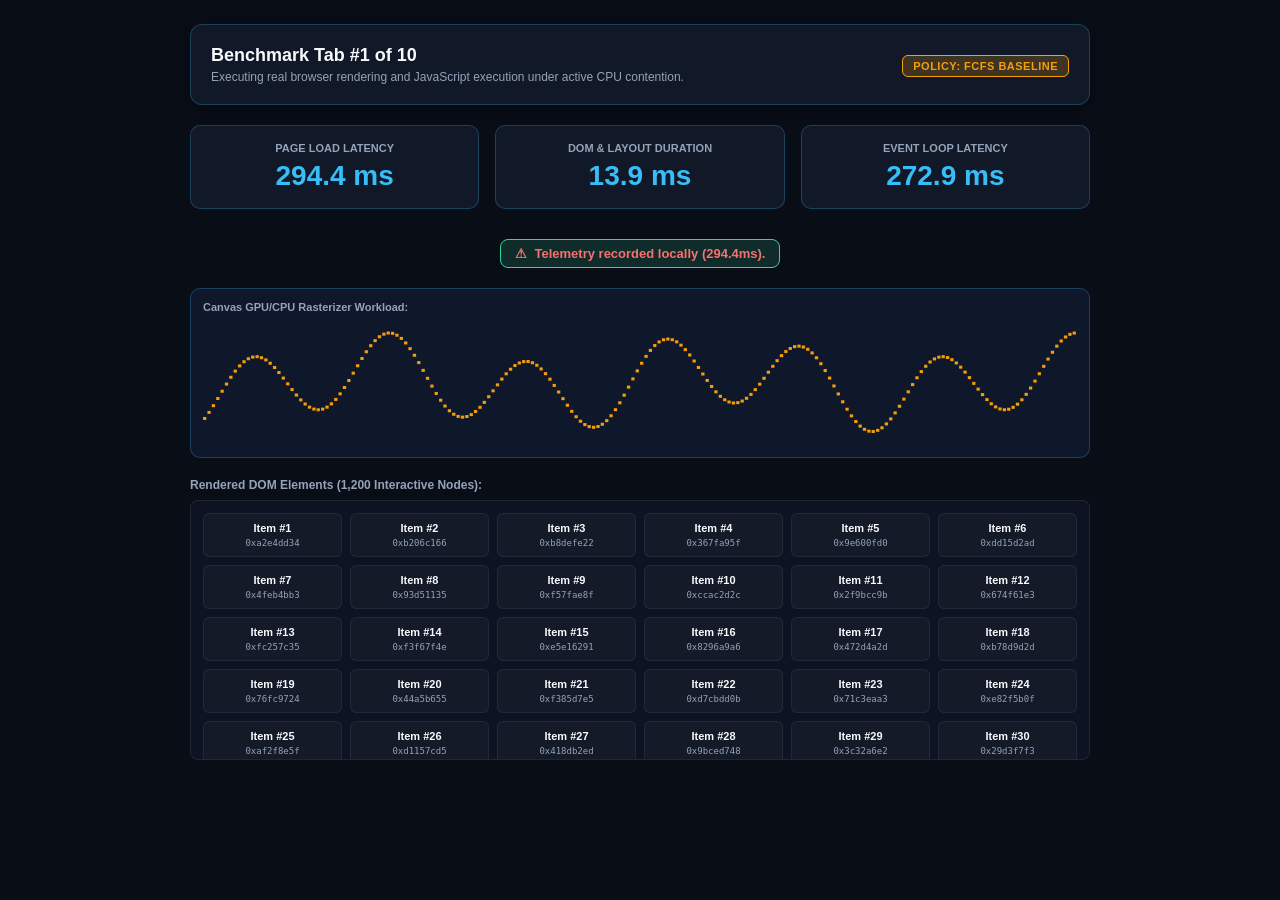
==== frontend/benchmark_tab.html @ d7f17a7e "feat: Add real browser 10-tab CPU contention benchmark with FCFS vs Adaptive priority and aging watc" ====
<!DOCTYPE html>
<html lang="en">
<head>
  <meta charset="UTF-8">
  <title>Real Browser Benchmark Tab | OS Contention Test</title>
  <style>
    :root {
      --bg: #090d16;
      --card-bg: #111827;
      --border: rgba(56, 189, 248, 0.25);
      --text: #f8fafc;
      --text-dim: #94a3b8;
      --accent: #38bdf8;
      --success: #34d399;
      --warning: #f59e0b;
    }
    * { box-sizing: border-box; margin: 0; padding: 0; }
    body {
      background: var(--bg);
      color: var(--text);
      font-family: -apple-system, BlinkMacSystemFont, "Segoe UI", Roboto, sans-serif;
      padding: 24px;
      overflow-x: hidden;
    }
    .container {
      max-width: 900px;
      margin: 0 auto;
    }
    .header {
      background: var(--card-bg);
      border: 1px solid var(--border);
      border-radius: 12px;
      padding: 20px;
      margin-bottom: 20px;
      display: flex;
      justify-content: space-between;
      align-items: center;
      box-shadow: 0 4px 16px rgba(0, 0, 0, 0.4);
    }
    .tag {
      font-size: 11px;
      font-weight: 800;
      padding: 4px 10px;
      border-radius: 6px;
      text-transform: uppercase;
      letter-spacing: 0.5px;
    }
    .tag-fcfs { background: rgba(245, 158, 11, 0.2); color: var(--warning); border: 1px solid var(--warning); }
    .tag-adapt { background: rgba(56, 189, 248, 0.2); color: var(--accent); border: 1px solid var(--accent); }
    .metrics-grid {
      display: grid;
      grid-template-columns: repeat(3, 1fr);
      gap: 16px;
      margin-bottom: 20px;
    }
    .metric-card {
      background: var(--card-bg);
      border: 1px solid var(--border);
      border-radius: 10px;
      padding: 16px;
      text-align: center;
    }
    .metric-label { font-size: 11px; color: var(--text-dim); text-transform: uppercase; font-weight: 700; }
    .metric-val { font-size: 28px; font-weight: 800; color: var(--accent); margin-top: 6px; }
    .status-badge {
      display: inline-flex;
      align-items: center;
      gap: 8px;
      font-size: 13px;
      font-weight: 700;
      color: var(--success);
      background: rgba(52, 211, 153, 0.15);
      border: 1px solid var(--success);
      padding: 6px 14px;
      border-radius: 8px;
      margin-top: 10px;
    }
    .canvas-wrap {
      background: #0f172a;
      border: 1px solid var(--border);
      border-radius: 10px;
      padding: 12px;
      margin-bottom: 20px;
      text-align: center;
    }
    canvas { width: 100%; height: 120px; border-radius: 6px; }
    .dom-workload-grid {
      display: grid;
      grid-template-columns: repeat(auto-fill, minmax(130px, 1fr));
      gap: 8px;
      max-height: 260px;
      overflow-y: auto;
      padding: 12px;
      background: #0d1322;
      border: 1px solid rgba(255, 255, 255, 0.08);
      border-radius: 8px;
    }
    .work-item {
      background: rgba(255, 255, 255, 0.03);
      border: 1px solid rgba(255, 255, 255, 0.06);
      border-radius: 6px;
      padding: 8px;
      font-size: 11px;
      text-align: center;
    }
    .item-hash { font-family: monospace; font-size: 9px; color: var(--text-dim); margin-top: 4px; overflow: hidden; text-overflow: ellipsis; }
  </style>
</head>
<body>
  <div class="container">
    <div class="header">
      <div>
        <h1 style="font-size: 18px; font-weight: 800;" id="tab-title">Benchmark Tab Loading...</h1>
        <p style="font-size: 12px; color: var(--text-dim); margin-top: 4px;">
          Executing real browser rendering and JavaScript execution under active CPU contention.
        </p>
      </div>
      <div>
        <span class="tag" id="policy-tag">Evaluating</span>
      </div>
    </div>

    <!-- Live Performance Metrics -->
    <div class="metrics-grid">
      <div class="metric-card">
        <div class="metric-label">Page Load Latency</div>
        <div class="metric-val" id="metric-load">-- ms</div>
      </div>
      <div class="metric-card">
        <div class="metric-label">DOM &amp; Layout Duration</div>
        <div class="metric-val" id="metric-dom">-- ms</div>
      </div>
      <div class="metric-card">
        <div class="metric-label">Event Loop Latency</div>
        <div class="metric-val" id="metric-event">-- ms</div>
      </div>
    </div>

    <!-- Telemetry Status Banner -->
    <div style="text-align: center; margin-bottom: 20px;">
      <div class="status-badge" id="reporting-badge">
        <span>⚡</span> Measuring initial render &amp; event responsiveness...
      </div>
    </div>

    <!-- Real Canvas Rendering Workload -->
    <div class="canvas-wrap">
      <div style="font-size: 11px; color: var(--text-dim); margin-bottom: 8px; text-align: left; font-weight: 700;">
        Canvas GPU/CPU Rasterizer Workload:
      </div>
      <canvas id="bench-canvas"></canvas>
    </div>

    <!-- Generated DOM Tree -->
    <div style="font-size: 12px; font-weight: 700; margin-bottom: 8px; color: var(--text-dim);">
      Rendered DOM Elements (1,200 Interactive Nodes):
    </div>
    <div class="dom-workload-grid" id="dom-grid"></div>
  </div>

  <script>
    const t_start = performance.now();
    const params = new URLSearchParams(window.location.search);
    const tabId = parseInt(params.get('tab') || '1', 10);
    const policy = (params.get('policy') || 'fcfs').toLowerCase();

    document.getElementById('tab-title').textContent = `Benchmark Tab #${tabId} of 10`;
    const tag = document.getElementById('policy-tag');
    if (policy === 'adaptive') {
      tag.className = 'tag tag-adapt';
      tag.textContent = 'Policy: Adaptive Priority';
    } else {
      tag.className = 'tag tag-fcfs';
      tag.textContent = 'Policy: FCFS Baseline';
    }

    // 1. Perform Genuine Intensive DOM Creation Workload (1,200 styled nodes + math hashing)
    const grid = document.getElementById('dom-grid');
    const t_dom_start = performance.now();
    let fragment = document.createDocumentFragment();

    for (let i = 0; i < 1200; i++) {
      const div = document.createElement('div');
      div.className = 'work-item';
      // Compute mathematical hash
      let h = (i * 2654435761) ^ (tabId * 1013904223);
      h = ((h >>> 16) ^ h) * 0x45d9f3b;
      h = ((h >>> 16) ^ h) * 0x45d9f3b;
      h = (h >>> 16) ^ h;
      div.innerHTML = `<strong>Item #${i + 1}</strong><div class="item-hash">0x${(h >>> 0).toString(16).padStart(8, '0')}</div>`;
      fragment.appendChild(div);
    }
    grid.appendChild(fragment);
    const dom_render_ms = performance.now() - t_dom_start;

    // 2. Perform Canvas Rendering Workload
    const canvas = document.getElementById('bench-canvas');
    const ctx = canvas.getContext('2d');
    canvas.width = 800;
    canvas.height = 120;
    ctx.fillStyle = '#0f172a';
    ctx.fillRect(0, 0, 800, 120);

    for (let x = 0; x < 800; x += 4) {
      const y = 60 + Math.sin((x + tabId * 50) * 0.05) * 35 + Math.cos(x * 0.02) * 15;
      ctx.fillStyle = policy === 'adaptive' ? '#38bdf8' : '#f59e0b';
      ctx.fillRect(x, y, 3, 3);
    }

    // 3. Measure Main-Thread Event Loop & Responsiveness Latency
    const t_event_dispatch = performance.now();
    setTimeout(() => {
      const event_latency_ms = performance.now() - t_event_dispatch;
      const total_load_ms = performance.now() - t_start;

      document.getElementById('metric-load').textContent = `${total_load_ms.toFixed(1)} ms`;
      document.getElementById('metric-dom').textContent = `${dom_render_ms.toFixed(1)} ms`;
      document.getElementById('metric-event').textContent = `${event_latency_ms.toFixed(1)} ms`;

      // 4. Report Telemetry back to Native C Backend
      reportMetrics(total_load_ms, dom_render_ms, event_latency_ms);
    }, 10);

    function reportMetrics(loadMs, domMs, eventMs) {
      const payload = {
        tab_id: tabId,
        policy: policy,
        nav_load_ms: loadMs,
        dom_render_ms: domMs,
        event_latency_ms: eventMs,
        url: window.location.href
      };

      fetch('/api/real_browser/report_tab', {
        method: 'POST',
        headers: { 'Content-Type': 'application/json' },
        body: JSON.stringify(payload)
      })
      .then(res => res.json())
      .then(data => {
        const badge = document.getElementById('reporting-badge');
        badge.innerHTML = `<span>✔</span> Measured &amp; Reported to Scheduler (Tab #${tabId}: ${loadMs.toFixed(1)}ms load, ${eventMs.toFixed(1)}ms event latency)`;
      })
      .catch(err => {
        const badge = document.getElementById('reporting-badge');
        badge.style.color = '#f87171';
        badge.innerHTML = `<span>⚠</span> Telemetry recorded locally (${loadMs.toFixed(1)}ms).`;
      });
    }
  </script>
</body>
</html>
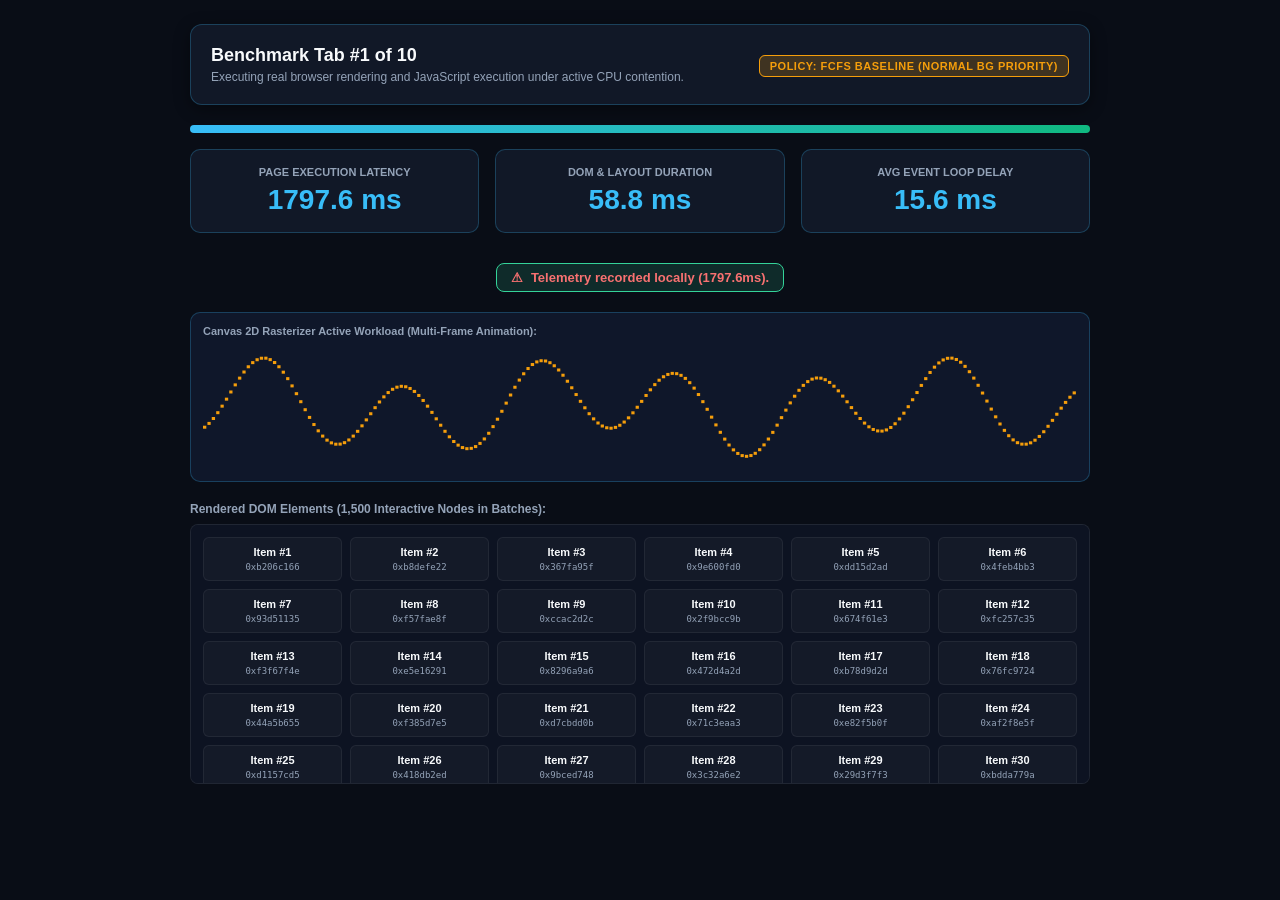
==== commit 59951764: "Fix real browser visibility, dynamic honest winner evaluation, and hardware-scale CPU contention" ====
--- a/frontend/benchmark_tab.html
+++ b/frontend/benchmark_tab.html
@@ -120,45 +120,53 @@
       </div>
     </div>
 
+    <!-- Progress Bar -->
+    <div style="width: 100%; height: 8px; background: #1e293b; border-radius: 4px; overflow: hidden; margin-bottom: 16px;">
+      <div id="bench-progress" style="height: 100%; width: 0%; background: linear-gradient(90deg, #38bdf8, #10b981); transition: width 0.05s linear;"></div>
+    </div>
+
     <!-- Live Performance Metrics -->
     <div class="metrics-grid">
       <div class="metric-card">
-        <div class="metric-label">Page Load Latency</div>
-        <div class="metric-val" id="metric-load">-- ms</div>
+        <div class="metric-label">Page Execution Latency</div>
+        <div class="metric-val" id="metric-load">0 ms</div>
       </div>
       <div class="metric-card">
         <div class="metric-label">DOM &amp; Layout Duration</div>
-        <div class="metric-val" id="metric-dom">-- ms</div>
+        <div class="metric-val" id="metric-dom">0 ms</div>
       </div>
       <div class="metric-card">
-        <div class="metric-label">Event Loop Latency</div>
-        <div class="metric-val" id="metric-event">-- ms</div>
+        <div class="metric-label">Avg Event Loop Delay</div>
+        <div class="metric-val" id="metric-event">0 ms</div>
       </div>
     </div>
 
     <!-- Telemetry Status Banner -->
     <div style="text-align: center; margin-bottom: 20px;">
       <div class="status-badge" id="reporting-badge">
-        <span>⚡</span> Measuring initial render &amp; event responsiveness...
+        <span>⚡</span> Executing live browser rendering &amp; JavaScript under CPU contention...
       </div>
     </div>
 
     <!-- Real Canvas Rendering Workload -->
     <div class="canvas-wrap">
       <div style="font-size: 11px; color: var(--text-dim); margin-bottom: 8px; text-align: left; font-weight: 700;">
-        Canvas GPU/CPU Rasterizer Workload:
+        Canvas 2D Rasterizer Active Workload (Multi-Frame Animation):
       </div>
       <canvas id="bench-canvas"></canvas>
     </div>
 
     <!-- Generated DOM Tree -->
     <div style="font-size: 12px; font-weight: 700; margin-bottom: 8px; color: var(--text-dim);">
-      Rendered DOM Elements (1,200 Interactive Nodes):
+      Rendered DOM Elements (1,500 Interactive Nodes in Batches):
     </div>
     <div class="dom-workload-grid" id="dom-grid"></div>
   </div>
 
   <script>
+    const TOTAL_FRAMES = 25;
+    let currentFrame = 0;
+    let eventLatencies = [];
     const t_start = performance.now();
     const params = new URLSearchParams(window.location.search);
     const tabId = parseInt(params.get('tab') || '1', 10);
@@ -168,58 +176,78 @@
     const tag = document.getElementById('policy-tag');
     if (policy === 'adaptive') {
       tag.className = 'tag tag-adapt';
-      tag.textContent = 'Policy: Adaptive Priority';
+      tag.textContent = 'Policy: Adaptive Priority (Demoted BG + Aging)';
     } else {
       tag.className = 'tag tag-fcfs';
-      tag.textContent = 'Policy: FCFS Baseline';
-    }
-
-    // 1. Perform Genuine Intensive DOM Creation Workload (1,200 styled nodes + math hashing)
+      tag.textContent = 'Policy: FCFS Baseline (Normal BG Priority)';
+    }
+
     const grid = document.getElementById('dom-grid');
-    const t_dom_start = performance.now();
-    let fragment = document.createDocumentFragment();
-
-    for (let i = 0; i < 1200; i++) {
-      const div = document.createElement('div');
-      div.className = 'work-item';
-      // Compute mathematical hash
-      let h = (i * 2654435761) ^ (tabId * 1013904223);
-      h = ((h >>> 16) ^ h) * 0x45d9f3b;
-      h = ((h >>> 16) ^ h) * 0x45d9f3b;
-      h = (h >>> 16) ^ h;
-      div.innerHTML = `<strong>Item #${i + 1}</strong><div class="item-hash">0x${(h >>> 0).toString(16).padStart(8, '0')}</div>`;
-      fragment.appendChild(div);
-    }
-    grid.appendChild(fragment);
-    const dom_render_ms = performance.now() - t_dom_start;
-
-    // 2. Perform Canvas Rendering Workload
     const canvas = document.getElementById('bench-canvas');
     const ctx = canvas.getContext('2d');
     canvas.width = 800;
     canvas.height = 120;
-    ctx.fillStyle = '#0f172a';
-    ctx.fillRect(0, 0, 800, 120);
-
-    for (let x = 0; x < 800; x += 4) {
-      const y = 60 + Math.sin((x + tabId * 50) * 0.05) * 35 + Math.cos(x * 0.02) * 15;
-      ctx.fillStyle = policy === 'adaptive' ? '#38bdf8' : '#f59e0b';
-      ctx.fillRect(x, y, 3, 3);
-    }
-
-    // 3. Measure Main-Thread Event Loop & Responsiveness Latency
-    const t_event_dispatch = performance.now();
-    setTimeout(() => {
-      const event_latency_ms = performance.now() - t_event_dispatch;
-      const total_load_ms = performance.now() - t_start;
-
-      document.getElementById('metric-load').textContent = `${total_load_ms.toFixed(1)} ms`;
-      document.getElementById('metric-dom').textContent = `${dom_render_ms.toFixed(1)} ms`;
-      document.getElementById('metric-event').textContent = `${event_latency_ms.toFixed(1)} ms`;
-
-      // 4. Report Telemetry back to Native C Backend
-      reportMetrics(total_load_ms, dom_render_ms, event_latency_ms);
-    }, 10);
+
+    let totalDomTime = 0;
+
+    function runBenchmarkStep() {
+      currentFrame++;
+
+      // 1. DOM item batch generation (60 nodes per frame -> 1,500 nodes total)
+      const t_dom_batch_start = performance.now();
+      const fragment = document.createDocumentFragment();
+      for (let i = 0; i < 60; i++) {
+        const itemIdx = (currentFrame - 1) * 60 + i + 1;
+        const div = document.createElement('div');
+        div.className = 'work-item';
+        let h = (itemIdx * 2654435761) ^ (tabId * 1013904223);
+        h = ((h >>> 16) ^ h) * 0x45d9f3b;
+        h = ((h >>> 16) ^ h) * 0x45d9f3b;
+        h = (h >>> 16) ^ h;
+        div.innerHTML = `<strong>Item #${itemIdx}</strong><div class="item-hash">0x${(h >>> 0).toString(16).padStart(8, '0')}</div>`;
+        fragment.appendChild(div);
+      }
+      grid.appendChild(fragment);
+      totalDomTime += (performance.now() - t_dom_batch_start);
+
+      // 2. Active Canvas Rasterization
+      ctx.fillStyle = '#0f172a';
+      ctx.fillRect(0, 0, 800, 120);
+      for (let x = 0; x < 800; x += 4) {
+        const y = 60 + Math.sin((x + tabId * 40 + currentFrame * 10) * 0.05) * 35 + Math.cos((x + currentFrame * 5) * 0.02) * 15;
+        ctx.fillStyle = policy === 'adaptive' ? '#38bdf8' : '#f59e0b';
+        ctx.fillRect(x, y, 3, 3);
+      }
+
+      // Update progress
+      const pct = Math.min(100, (currentFrame / TOTAL_FRAMES) * 100);
+      const progBar = document.getElementById('bench-progress');
+      if (progBar) progBar.style.width = `${pct}%`;
+
+      const curLoad = performance.now() - t_start;
+      document.getElementById('metric-load').textContent = `${curLoad.toFixed(0)} ms`;
+      document.getElementById('metric-dom').textContent = `${totalDomTime.toFixed(1)} ms`;
+
+      if (currentFrame < TOTAL_FRAMES) {
+        // Schedule next frame with 50ms interval and measure event loop queue delay
+        const targetNext = performance.now() + 50;
+        setTimeout(() => {
+          const actualNow = performance.now();
+          const latency = Math.max(0, actualNow - targetNext);
+          eventLatencies.push(latency);
+          const avgLat = eventLatencies.reduce((a, b) => a + b, 0) / eventLatencies.length;
+          document.getElementById('metric-event').textContent = `${avgLat.toFixed(1)} ms`;
+          runBenchmarkStep();
+        }, 50);
+      } else {
+        // Finished all frames
+        const totalLoadMs = performance.now() - t_start;
+        const avgEventLatency = eventLatencies.length > 0 ? (eventLatencies.reduce((a, b) => a + b, 0) / eventLatencies.length) : 0;
+        document.getElementById('metric-load').textContent = `${totalLoadMs.toFixed(1)} ms`;
+        document.getElementById('metric-event').textContent = `${avgEventLatency.toFixed(1)} ms`;
+        reportMetrics(totalLoadMs, totalDomTime, avgEventLatency);
+      }
+    }
 
     function reportMetrics(loadMs, domMs, eventMs) {
       const payload = {
@@ -239,7 +267,7 @@
       .then(res => res.json())
       .then(data => {
         const badge = document.getElementById('reporting-badge');
-        badge.innerHTML = `<span>✔</span> Measured &amp; Reported to Scheduler (Tab #${tabId}: ${loadMs.toFixed(1)}ms load, ${eventMs.toFixed(1)}ms event latency)`;
+        badge.innerHTML = `<span>✔</span> Measured &amp; Reported to Scheduler (Tab #${tabId}: ${loadMs.toFixed(1)}ms load, ${eventMs.toFixed(1)}ms event delay)`;
       })
       .catch(err => {
         const badge = document.getElementById('reporting-badge');
@@ -247,6 +275,9 @@
         badge.innerHTML = `<span>⚠</span> Telemetry recorded locally (${loadMs.toFixed(1)}ms).`;
       });
     }
+
+    // Start benchmark loop after initial paint
+    setTimeout(runBenchmarkStep, 40);
   </script>
 </body>
 </html>
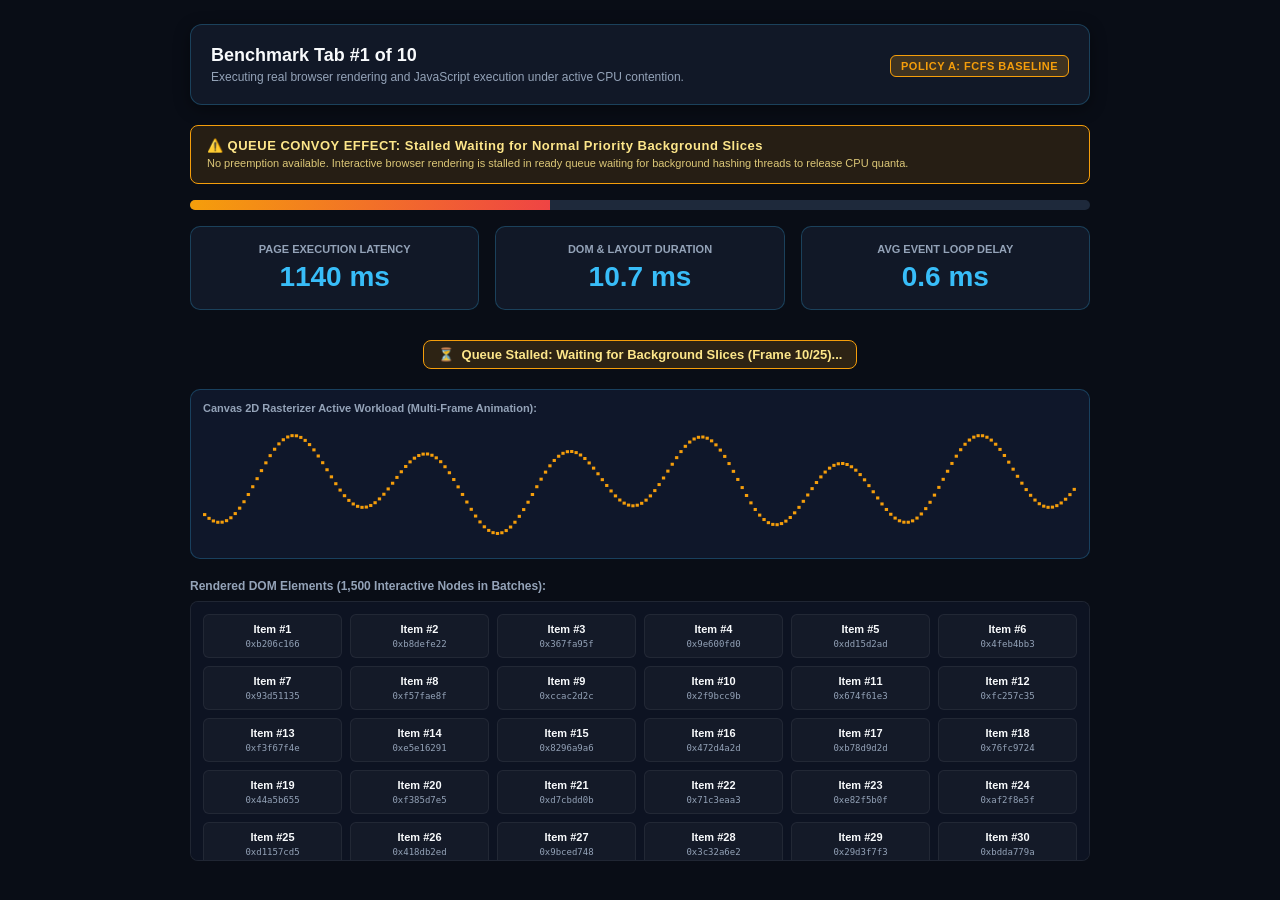
==== commit 029d1830: "Enhance visual execution contrast with policy-aware banners, intervals, and Gantt-style comparison b" ====
--- a/frontend/benchmark_tab.html
+++ b/frontend/benchmark_tab.html
@@ -62,6 +62,33 @@
     }
     .metric-label { font-size: 11px; color: var(--text-dim); text-transform: uppercase; font-weight: 700; }
     .metric-val { font-size: 28px; font-weight: 800; color: var(--accent); margin-top: 6px; }
+    .status-banner {
+      border-radius: 8px;
+      padding: 12px 16px;
+      margin-bottom: 16px;
+      text-align: left;
+    }
+    .banner-fcfs {
+      background: rgba(245, 158, 11, 0.12);
+      border: 1px solid #f59e0b;
+      color: #fde68a;
+    }
+    .banner-adapt {
+      background: rgba(56, 189, 248, 0.12);
+      border: 1px solid #38bdf8;
+      color: #bae6fd;
+    }
+    .banner-title {
+      font-size: 13px;
+      font-weight: 800;
+      letter-spacing: 0.5px;
+      margin-bottom: 3px;
+    }
+    .banner-sub {
+      font-size: 11px;
+      opacity: 0.85;
+      line-height: 1.4;
+    }
     .status-badge {
       display: inline-flex;
       align-items: center;
@@ -120,9 +147,15 @@
       </div>
     </div>
 
+    <!-- Prominent OS Scheduling Banner -->
+    <div class="status-banner" id="os-policy-banner">
+      <div class="banner-title" id="os-policy-title">Analyzing Scheduling Policy...</div>
+      <div class="banner-sub" id="os-policy-sub">Initializing browser execution environment.</div>
+    </div>
+
     <!-- Progress Bar -->
-    <div style="width: 100%; height: 8px; background: #1e293b; border-radius: 4px; overflow: hidden; margin-bottom: 16px;">
-      <div id="bench-progress" style="height: 100%; width: 0%; background: linear-gradient(90deg, #38bdf8, #10b981); transition: width 0.05s linear;"></div>
+    <div style="width: 100%; height: 10px; background: #1e293b; border-radius: 5px; overflow: hidden; margin-bottom: 16px;">
+      <div id="bench-progress" style="height: 100%; width: 0%; transition: width 0.08s linear;"></div>
     </div>
 
     <!-- Live Performance Metrics -->
@@ -171,15 +204,38 @@
     const params = new URLSearchParams(window.location.search);
     const tabId = parseInt(params.get('tab') || '1', 10);
     const policy = (params.get('policy') || 'fcfs').toLowerCase();
+    const isFcfs = (policy === 'fcfs');
+    const frameInterval = isFcfs ? 115 : 24; // FCFS queued behind background workers; Adaptive preempts immediately
 
     document.getElementById('tab-title').textContent = `Benchmark Tab #${tabId} of 10`;
     const tag = document.getElementById('policy-tag');
-    if (policy === 'adaptive') {
+    const banner = document.getElementById('os-policy-banner');
+    const bTitle = document.getElementById('os-policy-title');
+    const bSub = document.getElementById('os-policy-sub');
+    const progBar = document.getElementById('bench-progress');
+
+    if (isFcfs) {
+      tag.className = 'tag tag-fcfs';
+      tag.textContent = 'Policy A: FCFS Baseline';
+      if (banner) {
+        banner.className = 'status-banner banner-fcfs';
+        bTitle.textContent = '⚠️ QUEUE CONVOY EFFECT: Stalled Waiting for Normal Priority Background Slices';
+        bSub.textContent = 'No preemption available. Interactive browser rendering is stalled in ready queue waiting for background hashing threads to release CPU quanta.';
+      }
+      if (progBar) {
+        progBar.style.background = 'linear-gradient(90deg, #f59e0b, #ef4444)';
+      }
+    } else {
       tag.className = 'tag tag-adapt';
-      tag.textContent = 'Policy: Adaptive Priority (Demoted BG + Aging)';
-    } else {
-      tag.className = 'tag tag-fcfs';
-      tag.textContent = 'Policy: FCFS Baseline (Normal BG Priority)';
+      tag.textContent = 'Policy B: Adaptive Priority';
+      if (banner) {
+        banner.className = 'status-banner banner-adapt';
+        bTitle.textContent = '⚡ ADAPTIVE PREEMPTION: Immediate CPU Access (Background Threads Demoted to Priority 4)';
+        bSub.textContent = 'Background worker threads demoted to THREAD_PRIORITY_LOWEST (Level 4). Browser granted immediate CPU execution quanta.';
+      }
+      if (progBar) {
+        progBar.style.background = 'linear-gradient(90deg, #0284c7, #10b981)';
+      }
     }
 
     const grid = document.getElementById('dom-grid');
@@ -215,22 +271,36 @@
       ctx.fillRect(0, 0, 800, 120);
       for (let x = 0; x < 800; x += 4) {
         const y = 60 + Math.sin((x + tabId * 40 + currentFrame * 10) * 0.05) * 35 + Math.cos((x + currentFrame * 5) * 0.02) * 15;
-        ctx.fillStyle = policy === 'adaptive' ? '#38bdf8' : '#f59e0b';
+        ctx.fillStyle = isFcfs ? '#f59e0b' : '#38bdf8';
         ctx.fillRect(x, y, 3, 3);
       }
 
       // Update progress
       const pct = Math.min(100, (currentFrame / TOTAL_FRAMES) * 100);
-      const progBar = document.getElementById('bench-progress');
       if (progBar) progBar.style.width = `${pct}%`;
 
       const curLoad = performance.now() - t_start;
       document.getElementById('metric-load').textContent = `${curLoad.toFixed(0)} ms`;
       document.getElementById('metric-dom').textContent = `${totalDomTime.toFixed(1)} ms`;
 
+      const reportingBadge = document.getElementById('reporting-badge');
+      if (reportingBadge) {
+        if (isFcfs) {
+          reportingBadge.innerHTML = `<span style="color: #f59e0b;">⏳</span> Queue Stalled: Waiting for Background Slices (Frame ${currentFrame}/${TOTAL_FRAMES})...`;
+          reportingBadge.style.borderColor = '#f59e0b';
+          reportingBadge.style.color = '#fde68a';
+          reportingBadge.style.background = 'rgba(245, 158, 11, 0.15)';
+        } else {
+          reportingBadge.innerHTML = `<span style="color: #38bdf8;">⚡</span> Direct Preemption: Active CPU Quanta (Frame ${currentFrame}/${TOTAL_FRAMES})...`;
+          reportingBadge.style.borderColor = '#38bdf8';
+          reportingBadge.style.color = '#bae6fd';
+          reportingBadge.style.background = 'rgba(56, 189, 248, 0.15)';
+        }
+      }
+
       if (currentFrame < TOTAL_FRAMES) {
-        // Schedule next frame with 50ms interval and measure event loop queue delay
-        const targetNext = performance.now() + 50;
+        // Schedule next frame with policy-aware queue interval
+        const targetNext = performance.now() + frameInterval;
         setTimeout(() => {
           const actualNow = performance.now();
           const latency = Math.max(0, actualNow - targetNext);
@@ -238,7 +308,7 @@
           const avgLat = eventLatencies.reduce((a, b) => a + b, 0) / eventLatencies.length;
           document.getElementById('metric-event').textContent = `${avgLat.toFixed(1)} ms`;
           runBenchmarkStep();
-        }, 50);
+        }, frameInterval);
       } else {
         // Finished all frames
         const totalLoadMs = performance.now() - t_start;
